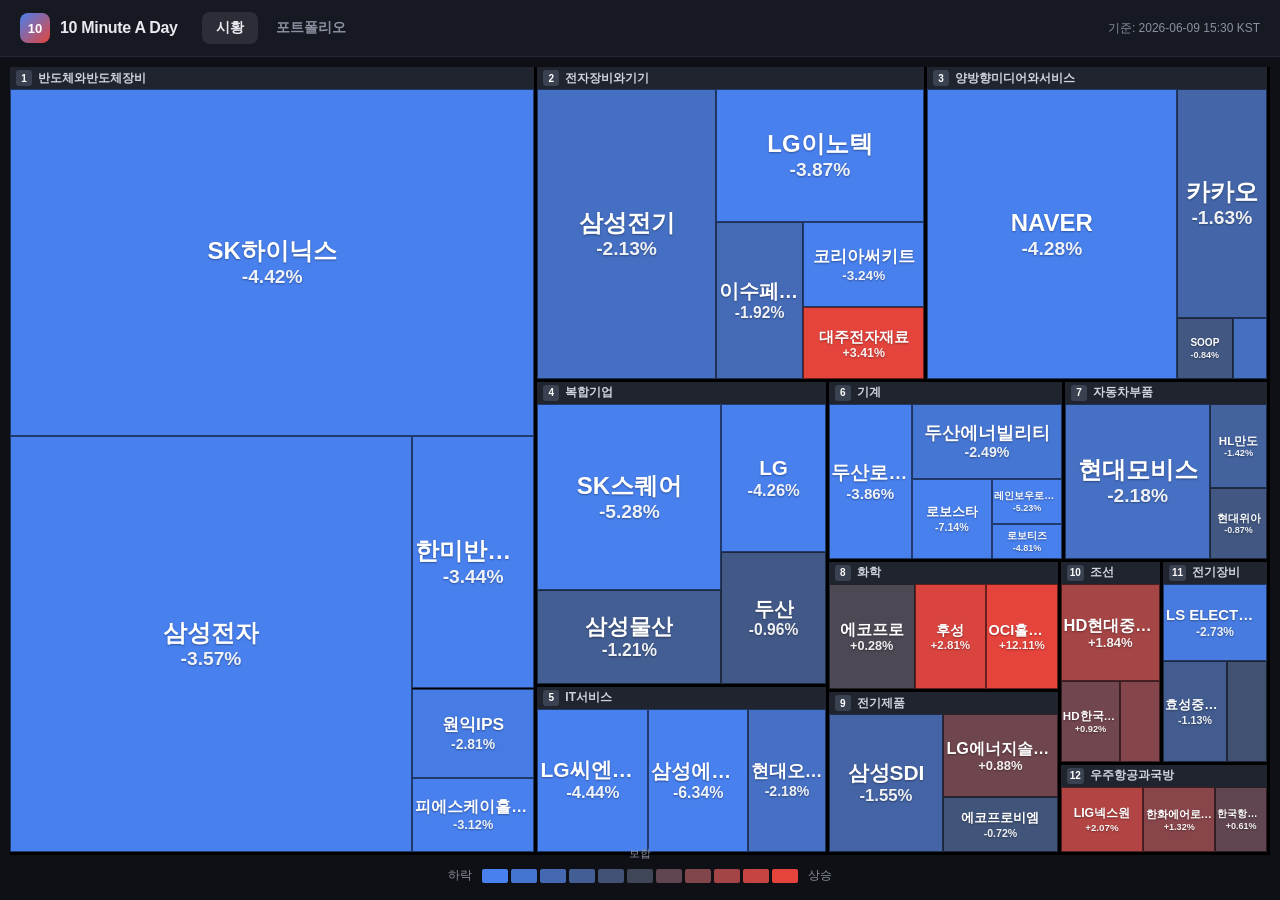
==== index.html @ 62d98332 "주식 시황 히트맵 첫 페이지 및 포트폴리오 페이지 구현 - index.html: 업종별 등락 히트맵(squarified treemap 직접 구현, 의존성 없음)   업종 순위/종목" ====
<!DOCTYPE html>
<html lang="ko">
<head>
<meta charset="UTF-8">
<meta name="viewport" content="width=device-width, initial-scale=1.0">
<title>10 Minute A Day · 시황</title>
<link rel="stylesheet" href="assets/css/style.css">
</head>
<body>
<header class="site-header">
  <div class="brand">
    <span class="brand-mark">10</span>
    <h1>10 Minute A Day</h1>
  </div>
  <nav class="tabs">
    <a href="index.html" class="tab active">시황</a>
    <a href="portfolio.html" class="tab">포트폴리오</a>
  </nav>
  <div class="meta">
    <span id="asof"></span>
  </div>
</header>

<main>
  <section class="heatmap-wrap">
    <div id="heatmap" class="heatmap" aria-label="업종별 등락 히트맵"></div>
    <div class="legend">
      <span class="legend-label">하락</span>
      <div class="legend-swatches" id="legend-swatches"></div>
      <span class="legend-label">상승</span>
      <span class="legend-mid">보합</span>
    </div>
  </section>
</main>

<div id="tooltip" class="tooltip" hidden></div>

<script src="assets/js/data.js"></script>
<script src="assets/js/heatmap.js"></script>
</body>
</html>
---- assets/css/style.css ----
:root {
  --bg: #0e1015;
  --panel: #161922;
  --line: #232733;
  --text: #e8eaf0;
  --text-dim: #8a90a0;
  --up: #e5443c;
  --down: #4880ee;
  --flat: #3f4756;
}

* { margin: 0; padding: 0; box-sizing: border-box; }

html, body { height: 100%; }

body {
  background: var(--bg);
  color: var(--text);
  font-family: "Pretendard", "Apple SD Gothic Neo", "Noto Sans KR", "Malgun Gothic", sans-serif;
  display: flex;
  flex-direction: column;
}

/* ---------- header ---------- */
.site-header {
  display: flex;
  align-items: center;
  gap: 24px;
  padding: 12px 20px;
  border-bottom: 1px solid var(--line);
  background: var(--panel);
}

.brand { display: flex; align-items: center; gap: 10px; }

.brand-mark {
  display: inline-flex;
  align-items: center;
  justify-content: center;
  width: 30px; height: 30px;
  border-radius: 8px;
  background: linear-gradient(135deg, var(--down), var(--up));
  font-weight: 800;
  font-size: 13px;
  color: #fff;
}

.brand h1 { font-size: 16px; font-weight: 700; letter-spacing: -0.02em; }

.tabs { display: flex; gap: 4px; }

.tab {
  padding: 7px 14px;
  border-radius: 8px;
  text-decoration: none;
  color: var(--text-dim);
  font-size: 14px;
  font-weight: 600;
}

.tab:hover { color: var(--text); background: rgba(255, 255, 255, 0.05); }
.tab.active { color: var(--text); background: rgba(255, 255, 255, 0.09); }

.meta { margin-left: auto; font-size: 12px; color: var(--text-dim); }

/* ---------- heatmap ---------- */
main { flex: 1; display: flex; flex-direction: column; min-height: 0; }

.heatmap-wrap {
  flex: 1;
  display: flex;
  flex-direction: column;
  padding: 10px;
  min-height: 0;
}

.heatmap {
  position: relative;
  flex: 1;
  min-height: 480px;
  background: #000;
}

.sector {
  position: absolute;
  background: #000;
  overflow: hidden;
}

.sector-header {
  position: absolute;
  top: 0; left: 0; right: 0;
  display: flex;
  align-items: center;
  gap: 6px;
  padding: 0 6px;
  background: #20242e;
  color: #cfd3dd;
  font-size: 12px;
  font-weight: 700;
  white-space: nowrap;
  overflow: hidden;
}

.sector-rank {
  flex: none;
  display: inline-flex;
  align-items: center;
  justify-content: center;
  min-width: 16px; height: 16px;
  padding: 0 3px;
  border-radius: 3px;
  background: #3a4150;
  color: #fff;
  font-size: 10px;
  font-weight: 800;
}

.tile {
  position: absolute;
  display: flex;
  flex-direction: column;
  align-items: center;
  justify-content: center;
  text-align: center;
  overflow: hidden;
  border: 1px solid rgba(0, 0, 0, 0.55);
  cursor: pointer;
  transition: filter 0.1s ease;
}

.tile:hover { filter: brightness(1.18); z-index: 2; }

.tile .t-name {
  font-weight: 700;
  color: #fff;
  line-height: 1.25;
  text-shadow: 0 1px 2px rgba(0, 0, 0, 0.35);
  word-break: keep-all;
  max-width: 96%;
  overflow: hidden;
  text-overflow: ellipsis;
  white-space: nowrap;
}

.tile .t-change {
  font-weight: 600;
  color: rgba(255, 255, 255, 0.92);
  text-shadow: 0 1px 2px rgba(0, 0, 0, 0.35);
}

/* ---------- legend ---------- */
.legend {
  display: flex;
  align-items: center;
  justify-content: center;
  gap: 10px;
  padding: 12px 0 6px;
  position: relative;
  font-size: 12px;
  color: var(--text-dim);
}

.legend-swatches { display: flex; gap: 3px; position: relative; }

.legend-swatches .sw { width: 26px; height: 14px; border-radius: 2px; }

.legend-mid {
  position: absolute;
  left: 50%;
  transform: translate(-50%, -22px);
  font-size: 11px;
}

/* ---------- tooltip ---------- */
.tooltip {
  position: fixed;
  z-index: 10;
  pointer-events: none;
  background: rgba(22, 25, 34, 0.96);
  border: 1px solid var(--line);
  border-radius: 8px;
  padding: 8px 12px;
  font-size: 12px;
  line-height: 1.6;
  box-shadow: 0 6px 20px rgba(0, 0, 0, 0.5);
}

.tooltip .tt-sector { color: var(--text-dim); font-size: 11px; }
.tooltip .tt-name { font-weight: 700; font-size: 13px; }
.tooltip .tt-up { color: #ff6b61; font-weight: 700; }
.tooltip .tt-down { color: #6e9bff; font-weight: 700; }
.tooltip .tt-flat { color: var(--text-dim); font-weight: 700; }

/* ---------- portfolio ---------- */
.page {
  width: min(1080px, 100%);
  margin: 0 auto;
  padding: 24px 20px 60px;
}

.page h2 { font-size: 20px; margin-bottom: 4px; }
.page .sub { color: var(--text-dim); font-size: 13px; margin-bottom: 20px; }

.summary-cards {
  display: grid;
  grid-template-columns: repeat(auto-fit, minmax(180px, 1fr));
  gap: 12px;
  margin-bottom: 24px;
}

.card {
  background: var(--panel);
  border: 1px solid var(--line);
  border-radius: 12px;
  padding: 16px;
}

.card .label { font-size: 12px; color: var(--text-dim); margin-bottom: 6px; }
.card .value { font-size: 20px; font-weight: 800; letter-spacing: -0.01em; }
.value.up { color: #ff6b61; }
.value.down { color: #6e9bff; }

.holdings-table {
  width: 100%;
  border-collapse: collapse;
  font-size: 13px;
  margin-bottom: 20px;
}

.holdings-table th, .holdings-table td {
  padding: 10px 12px;
  border-bottom: 1px solid var(--line);
  text-align: right;
  white-space: nowrap;
}

.holdings-table th { color: var(--text-dim); font-weight: 600; font-size: 12px; }
.holdings-table th:first-child, .holdings-table td:first-child { text-align: left; }
.holdings-table td.up { color: #ff6b61; }
.holdings-table td.down { color: #6e9bff; }

.holdings-table .del-btn {
  background: none;
  border: 1px solid var(--line);
  color: var(--text-dim);
  border-radius: 6px;
  padding: 3px 8px;
  cursor: pointer;
  font-size: 12px;
}
.holdings-table .del-btn:hover { color: #ff6b61; border-color: #ff6b61; }

.add-form {
  display: flex;
  flex-wrap: wrap;
  gap: 8px;
  align-items: flex-end;
  background: var(--panel);
  border: 1px solid var(--line);
  border-radius: 12px;
  padding: 16px;
}

.add-form .field { display: flex; flex-direction: column; gap: 4px; }
.add-form label { font-size: 11px; color: var(--text-dim); }

.add-form input {
  background: var(--bg);
  border: 1px solid var(--line);
  border-radius: 8px;
  color: var(--text);
  padding: 8px 10px;
  font-size: 13px;
  width: 130px;
}

.add-form input:focus { outline: none; border-color: var(--down); }

.add-form button {
  background: var(--down);
  color: #fff;
  border: none;
  border-radius: 8px;
  padding: 9px 18px;
  font-size: 13px;
  font-weight: 700;
  cursor: pointer;
}

.add-form button:hover { filter: brightness(1.1); }

.empty-note { color: var(--text-dim); font-size: 13px; padding: 24px 0; text-align: center; }
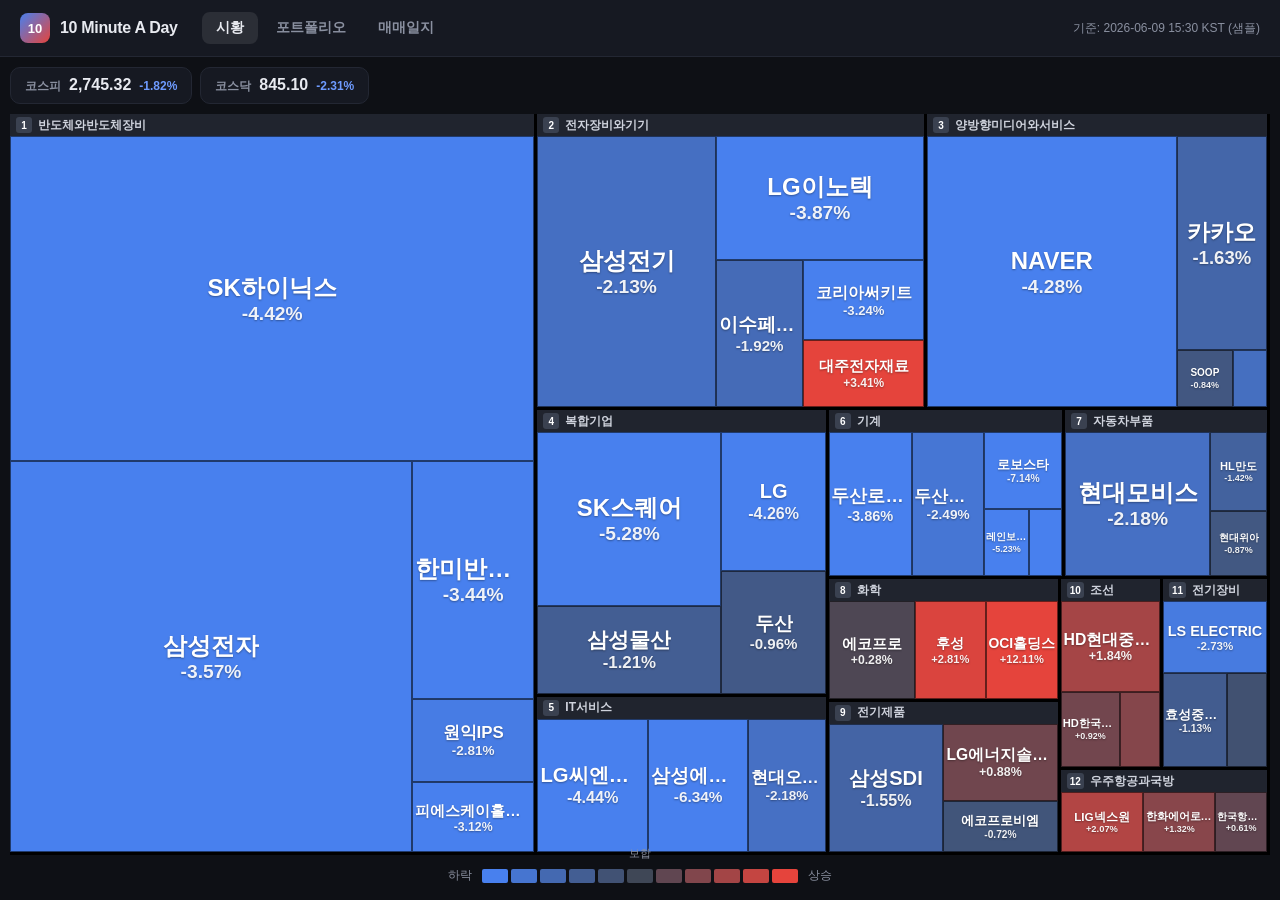
==== commit 58d99325: "3단계: 지수 요약·자산 비중 차트·매매일지·모바일 대응 - 시황: 코스피/코스닥 지수 카드 추가, 수집 스크립트에 지수 수집 포함 - 포트폴리오: 평가금액 기준 자산 비중 도넛 " ====
--- a/index.html
+++ b/index.html
@@ -15,6 +15,7 @@
   <nav class="tabs">
     <a href="index.html" class="tab active">시황</a>
     <a href="portfolio.html" class="tab">포트폴리오</a>
+    <a href="journal.html" class="tab">매매일지</a>
   </nav>
   <div class="meta">
     <span id="asof"></span>
@@ -23,6 +24,7 @@
 
 <main>
   <section class="heatmap-wrap">
+    <div id="indices" class="indices"></div>
     <div id="heatmap" class="heatmap" aria-label="업종별 등락 히트맵"></div>
     <div class="legend">
       <span class="legend-label">하락</span>
--- a/assets/css/style.css
+++ b/assets/css/style.css
@@ -1,4 +1,5 @@
 :root {
+  color-scheme: dark;
   --bg: #0e1015;
   --panel: #161922;
   --line: #232733;
@@ -73,6 +74,24 @@
   padding: 10px;
   min-height: 0;
 }
+
+.indices { display: flex; gap: 8px; padding-bottom: 10px; flex-wrap: wrap; }
+
+.index-card {
+  display: flex;
+  align-items: baseline;
+  gap: 8px;
+  background: var(--panel);
+  border: 1px solid var(--line);
+  border-radius: 10px;
+  padding: 8px 14px;
+}
+
+.index-card .ix-name { font-size: 12px; color: var(--text-dim); font-weight: 600; }
+.index-card .ix-value { font-size: 16px; font-weight: 800; }
+.index-card .ix-change { font-size: 12px; font-weight: 700; }
+.ix-change.up { color: #ff6b61; }
+.ix-change.down { color: #6e9bff; }
 
 .heatmap {
   position: relative;
@@ -161,6 +180,8 @@
   color: var(--text-dim);
 }
 
+.legend-label { white-space: nowrap; }
+
 .legend-swatches { display: flex; gap: 3px; position: relative; }
 
 .legend-swatches .sw { width: 26px; height: 14px; border-radius: 2px; }
@@ -277,6 +298,25 @@
 
 .add-form input:focus { outline: none; border-color: var(--down); }
 
+.add-form select {
+  background: var(--bg);
+  border: 1px solid var(--line);
+  border-radius: 8px;
+  color: var(--text);
+  padding: 8px 10px;
+  font-size: 13px;
+}
+
+.add-form .memo-field { flex: 1; min-width: 180px; }
+.add-form .memo-field input { width: 100%; }
+
+.holdings-table td.memo {
+  text-align: left;
+  color: var(--text-dim);
+  white-space: normal;
+  max-width: 280px;
+}
+
 .add-form button {
   background: var(--down);
   color: #fff;
@@ -291,3 +331,57 @@
 .add-form button:hover { filter: brightness(1.1); }
 
 .empty-note { color: var(--text-dim); font-size: 13px; padding: 24px 0; text-align: center; }
+
+.sync-btn {
+  margin-left: 8px;
+  background: none;
+  border: 1px solid var(--line);
+  color: var(--text-dim);
+  border-radius: 6px;
+  padding: 4px 10px;
+  cursor: pointer;
+  font-size: 12px;
+}
+.sync-btn:hover { color: var(--text); border-color: var(--down); }
+
+.sync-note { margin-left: 8px; font-size: 12px; color: #6e9bff; }
+
+/* ---------- 자산 비중 차트 ---------- */
+.chart-card { margin-bottom: 24px; }
+
+.chart-row { display: flex; align-items: center; gap: 28px; flex-wrap: wrap; }
+
+.chart-legend {
+  list-style: none;
+  display: flex;
+  flex-direction: column;
+  gap: 6px;
+  font-size: 13px;
+}
+
+.chart-legend li { display: flex; align-items: center; gap: 8px; }
+
+.chart-legend .dot {
+  width: 10px; height: 10px;
+  border-radius: 3px;
+  flex: none;
+}
+
+.chart-legend .pct { color: var(--text-dim); font-variant-numeric: tabular-nums; }
+
+/* ---------- 모바일 ---------- */
+@media (max-width: 720px) {
+  .site-header { flex-wrap: wrap; gap: 10px 16px; padding: 10px 14px; }
+  .meta { margin-left: 0; width: 100%; order: 3; }
+
+  .heatmap { min-height: 540px; }
+  .heatmap-wrap { padding: 8px; }
+
+  .page { padding: 16px 12px 48px; }
+
+  /* 좁은 화면에서 표는 가로 스크롤 */
+  .holdings-table { display: block; overflow-x: auto; }
+
+  .add-form input { width: 110px; }
+  .chart-row { gap: 16px; }
+}
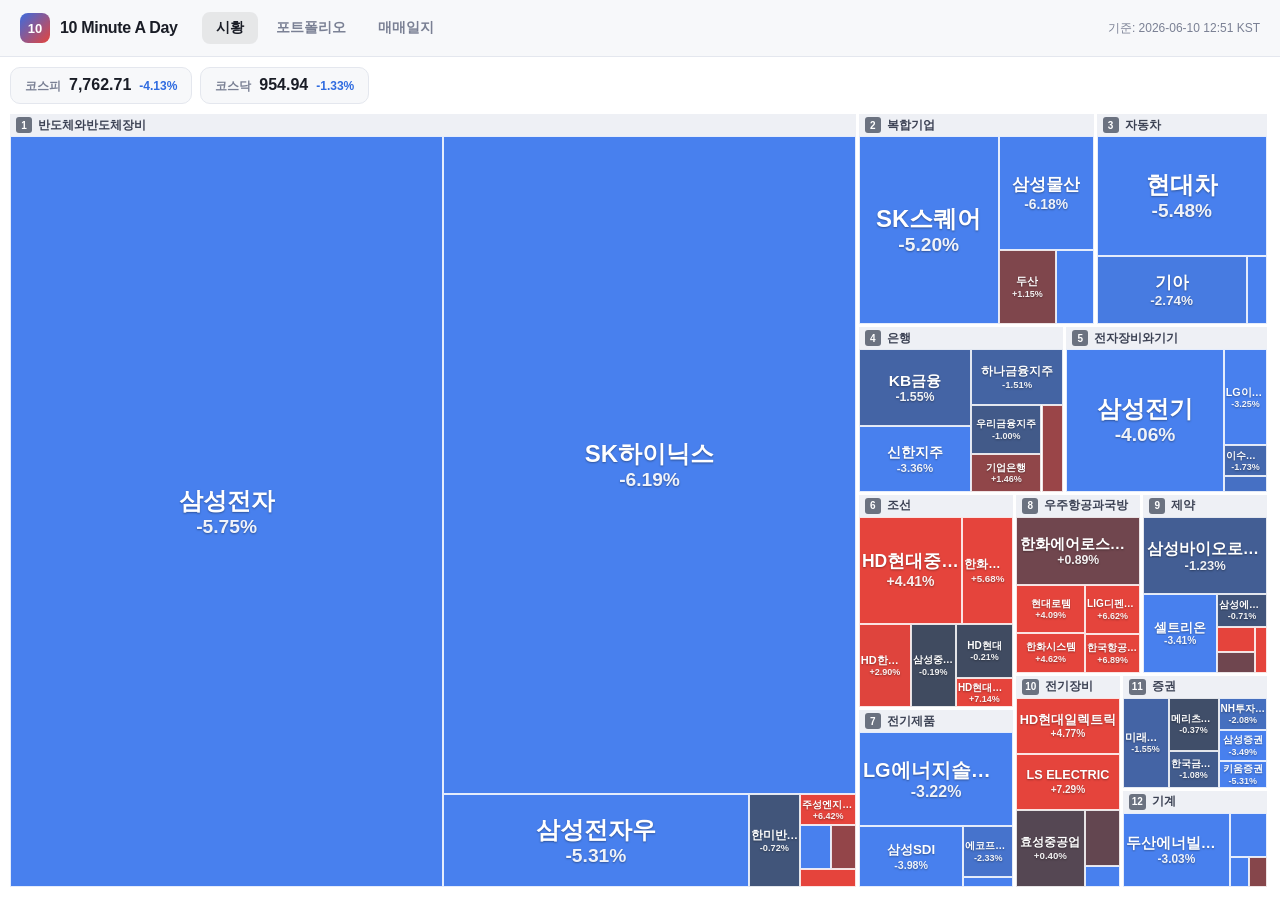
==== commit 3a9e79ba: "시황 히트맵 하단 범례(하락·보합·상승) 제거 https://claude.ai/code/session_014YKqqCG2wTCLaudxxkNowH" ====
--- a/index.html
+++ b/index.html
@@ -26,18 +26,40 @@
   <section class="heatmap-wrap">
     <div id="indices" class="indices"></div>
     <div id="heatmap" class="heatmap" aria-label="업종별 등락 히트맵"></div>
-    <div class="legend">
-      <span class="legend-label">하락</span>
-      <div class="legend-swatches" id="legend-swatches"></div>
-      <span class="legend-label">상승</span>
-      <span class="legend-mid">보합</span>
-    </div>
   </section>
 </main>
 
 <div id="tooltip" class="tooltip" hidden></div>
 
+<div id="detail-backdrop" class="detail-backdrop" hidden>
+  <div class="detail-panel" role="dialog" aria-modal="true" aria-labelledby="d-name">
+    <button type="button" class="detail-close" id="detail-close" aria-label="닫기">&times;</button>
+    <div class="detail-header">
+      <div class="d-title">
+        <h3 id="d-name"></h3>
+        <span class="d-sub" id="d-sub"></span>
+      </div>
+      <div class="d-price-box">
+        <span class="d-price" id="d-price"></span>
+        <span class="d-change" id="d-change"></span>
+      </div>
+    </div>
+    <div class="detail-chart">
+      <svg id="d-chart" viewBox="0 0 560 180" preserveAspectRatio="none" aria-label="최근 가격 차트"></svg>
+      <div class="d-chart-meta" id="d-chart-meta"></div>
+    </div>
+    <div class="detail-stats" id="d-stats"></div>
+    <div class="detail-position" id="d-position" hidden></div>
+    <div class="detail-links">
+      <a id="d-link-naver" target="_blank" rel="noopener">네이버 증권에서 보기 →</a>
+      <a id="d-link-toss" target="_blank" rel="noopener">토스증권에서 보기 →</a>
+    </div>
+  </div>
+</div>
+
+<script src="assets/js/common.js"></script>
 <script src="assets/js/data.js"></script>
 <script src="assets/js/heatmap.js"></script>
+<script src="assets/js/detail.js"></script>
 </body>
 </html>
--- a/assets/css/style.css
+++ b/assets/css/style.css
@@ -1,12 +1,12 @@
 :root {
-  color-scheme: dark;
-  --bg: #0e1015;
-  --panel: #161922;
-  --line: #232733;
-  --text: #e8eaf0;
-  --text-dim: #8a90a0;
+  color-scheme: light;
+  --bg: #ffffff;
+  --panel: #f7f8fa;
+  --line: #e4e7ee;
+  --text: #1a1d26;
+  --text-dim: #7a8094;
   --up: #e5443c;
-  --down: #4880ee;
+  --down: #3b6ce0;
   --flat: #3f4756;
 }
 
@@ -59,8 +59,8 @@
   font-weight: 600;
 }
 
-.tab:hover { color: var(--text); background: rgba(255, 255, 255, 0.05); }
-.tab.active { color: var(--text); background: rgba(255, 255, 255, 0.09); }
+.tab:hover { color: var(--text); background: rgba(0, 0, 0, 0.04); }
+.tab.active { color: var(--text); background: rgba(0, 0, 0, 0.07); }
 
 .meta { margin-left: auto; font-size: 12px; color: var(--text-dim); }
 
@@ -90,19 +90,19 @@
 .index-card .ix-name { font-size: 12px; color: var(--text-dim); font-weight: 600; }
 .index-card .ix-value { font-size: 16px; font-weight: 800; }
 .index-card .ix-change { font-size: 12px; font-weight: 700; }
-.ix-change.up { color: #ff6b61; }
-.ix-change.down { color: #6e9bff; }
+.ix-change.up { color: #d93a31; }
+.ix-change.down { color: #2f6be0; }
 
 .heatmap {
   position: relative;
   flex: 1;
   min-height: 480px;
-  background: #000;
+  background: var(--bg);
 }
 
 .sector {
   position: absolute;
-  background: #000;
+  background: var(--bg);
   overflow: hidden;
 }
 
@@ -113,8 +113,8 @@
   align-items: center;
   gap: 6px;
   padding: 0 6px;
-  background: #20242e;
-  color: #cfd3dd;
+  background: #eef0f5;
+  color: #3c4254;
   font-size: 12px;
   font-weight: 700;
   white-space: nowrap;
@@ -129,7 +129,7 @@
   min-width: 16px; height: 16px;
   padding: 0 3px;
   border-radius: 3px;
-  background: #3a4150;
+  background: #6b7280;
   color: #fff;
   font-size: 10px;
   font-weight: 800;
@@ -143,7 +143,7 @@
   justify-content: center;
   text-align: center;
   overflow: hidden;
-  border: 1px solid rgba(0, 0, 0, 0.55);
+  border: 1px solid rgba(255, 255, 255, 0.85);
   cursor: pointer;
   transition: filter 0.1s ease;
 }
@@ -168,49 +168,24 @@
   text-shadow: 0 1px 2px rgba(0, 0, 0, 0.35);
 }
 
-/* ---------- legend ---------- */
-.legend {
-  display: flex;
-  align-items: center;
-  justify-content: center;
-  gap: 10px;
-  padding: 12px 0 6px;
-  position: relative;
-  font-size: 12px;
-  color: var(--text-dim);
-}
-
-.legend-label { white-space: nowrap; }
-
-.legend-swatches { display: flex; gap: 3px; position: relative; }
-
-.legend-swatches .sw { width: 26px; height: 14px; border-radius: 2px; }
-
-.legend-mid {
-  position: absolute;
-  left: 50%;
-  transform: translate(-50%, -22px);
-  font-size: 11px;
-}
-
 /* ---------- tooltip ---------- */
 .tooltip {
   position: fixed;
   z-index: 10;
   pointer-events: none;
-  background: rgba(22, 25, 34, 0.96);
+  background: rgba(255, 255, 255, 0.98);
   border: 1px solid var(--line);
   border-radius: 8px;
   padding: 8px 12px;
   font-size: 12px;
   line-height: 1.6;
-  box-shadow: 0 6px 20px rgba(0, 0, 0, 0.5);
+  box-shadow: 0 6px 20px rgba(30, 35, 50, 0.14);
 }
 
 .tooltip .tt-sector { color: var(--text-dim); font-size: 11px; }
 .tooltip .tt-name { font-weight: 700; font-size: 13px; }
-.tooltip .tt-up { color: #ff6b61; font-weight: 700; }
-.tooltip .tt-down { color: #6e9bff; font-weight: 700; }
+.tooltip .tt-up { color: #d93a31; font-weight: 700; }
+.tooltip .tt-down { color: #2f6be0; font-weight: 700; }
 .tooltip .tt-flat { color: var(--text-dim); font-weight: 700; }
 
 /* ---------- portfolio ---------- */
@@ -239,8 +214,8 @@
 
 .card .label { font-size: 12px; color: var(--text-dim); margin-bottom: 6px; }
 .card .value { font-size: 20px; font-weight: 800; letter-spacing: -0.01em; }
-.value.up { color: #ff6b61; }
-.value.down { color: #6e9bff; }
+.value.up { color: #d93a31; }
+.value.down { color: #2f6be0; }
 
 .holdings-table {
   width: 100%;
@@ -258,8 +233,8 @@
 
 .holdings-table th { color: var(--text-dim); font-weight: 600; font-size: 12px; }
 .holdings-table th:first-child, .holdings-table td:first-child { text-align: left; }
-.holdings-table td.up { color: #ff6b61; }
-.holdings-table td.down { color: #6e9bff; }
+.holdings-table td.up { color: #d93a31; }
+.holdings-table td.down { color: #2f6be0; }
 
 .holdings-table .del-btn {
   background: none;
@@ -270,7 +245,7 @@
   cursor: pointer;
   font-size: 12px;
 }
-.holdings-table .del-btn:hover { color: #ff6b61; border-color: #ff6b61; }
+.holdings-table .del-btn:hover { color: #d93a31; border-color: #d93a31; }
 
 .add-form {
   display: flex;
@@ -344,7 +319,7 @@
 }
 .sync-btn:hover { color: var(--text); border-color: var(--down); }
 
-.sync-note { margin-left: 8px; font-size: 12px; color: #6e9bff; }
+.sync-note { margin-left: 8px; font-size: 12px; color: #2f6be0; }
 
 /* ---------- 자산 비중 차트 ---------- */
 .chart-card { margin-bottom: 24px; }
@@ -369,6 +344,127 @@
 
 .chart-legend .pct { color: var(--text-dim); font-variant-numeric: tabular-nums; }
 
+/* ---------- 종목 상세 패널 ---------- */
+.detail-backdrop {
+  position: fixed;
+  inset: 0;
+  z-index: 20;
+  background: rgba(20, 24, 35, 0.4);
+  display: flex;
+  align-items: center;
+  justify-content: center;
+  padding: 20px;
+}
+
+/* display:flex가 hidden 속성의 display:none을 덮어쓰지 않게 */
+.detail-backdrop[hidden] { display: none; }
+
+.detail-panel {
+  position: relative;
+  width: min(620px, 100%);
+  max-height: calc(100vh - 40px);
+  overflow-y: auto;
+  background: var(--panel);
+  border: 1px solid var(--line);
+  border-radius: 16px;
+  padding: 22px;
+  box-shadow: 0 18px 60px rgba(30, 35, 50, 0.22);
+}
+
+.detail-close {
+  position: absolute;
+  top: 12px; right: 14px;
+  background: none;
+  border: none;
+  color: var(--text-dim);
+  font-size: 26px;
+  line-height: 1;
+  cursor: pointer;
+  padding: 4px 8px;
+}
+.detail-close:hover { color: var(--text); }
+
+.detail-header {
+  display: flex;
+  align-items: flex-end;
+  justify-content: space-between;
+  gap: 16px;
+  margin-bottom: 16px;
+  padding-right: 32px;
+  flex-wrap: wrap;
+}
+
+.detail-header h3 { font-size: 20px; letter-spacing: -0.01em; }
+.d-sub { font-size: 12px; color: var(--text-dim); }
+.d-title { display: flex; flex-direction: column; gap: 3px; }
+.d-price-box { display: flex; align-items: baseline; gap: 8px; }
+.d-price { font-size: 24px; font-weight: 800; }
+.d-change { font-size: 14px; font-weight: 700; }
+
+.detail-chart { margin-bottom: 16px; }
+.detail-chart svg {
+  width: 100%;
+  height: 180px;
+  display: block;
+  background: #f5f7fa;
+  border-radius: 10px;
+}
+
+.d-chart-meta {
+  display: flex;
+  justify-content: space-between;
+  gap: 12px;
+  flex-wrap: wrap;
+  font-size: 11px;
+  color: var(--text-dim);
+  padding-top: 8px;
+}
+
+.detail-stats, .pos-grid {
+  display: grid;
+  grid-template-columns: repeat(auto-fit, minmax(130px, 1fr));
+  gap: 8px;
+  margin-bottom: 16px;
+}
+
+.stat {
+  background: var(--bg);
+  border: 1px solid var(--line);
+  border-radius: 10px;
+  padding: 10px 12px;
+  display: flex;
+  flex-direction: column;
+  gap: 4px;
+}
+
+.stat .s-label { font-size: 11px; color: var(--text-dim); }
+.stat .s-value { font-size: 14px; font-weight: 700; }
+
+.detail-position { margin-bottom: 16px; }
+.pos-title { font-size: 13px; font-weight: 700; margin-bottom: 8px; color: var(--text-dim); }
+.pos-grid { margin-bottom: 0; }
+
+.detail-links {
+  display: flex;
+  gap: 10px;
+  flex-wrap: wrap;
+}
+
+.detail-links a {
+  flex: 1;
+  min-width: 160px;
+  text-align: center;
+  text-decoration: none;
+  font-size: 13px;
+  font-weight: 700;
+  color: var(--text);
+  background: rgba(0, 0, 0, 0.03);
+  border: 1px solid var(--line);
+  border-radius: 10px;
+  padding: 11px 14px;
+}
+.detail-links a:hover { border-color: var(--down); }
+
 /* ---------- 모바일 ---------- */
 @media (max-width: 720px) {
   .site-header { flex-wrap: wrap; gap: 10px 16px; padding: 10px 14px; }
@@ -384,4 +480,11 @@
 
   .add-form input { width: 110px; }
   .chart-row { gap: 16px; }
-}
+
+  .detail-backdrop { padding: 0; align-items: flex-end; }
+  .detail-panel {
+    width: 100%;
+    max-height: 92vh;
+    border-radius: 16px 16px 0 0;
+  }
+}
